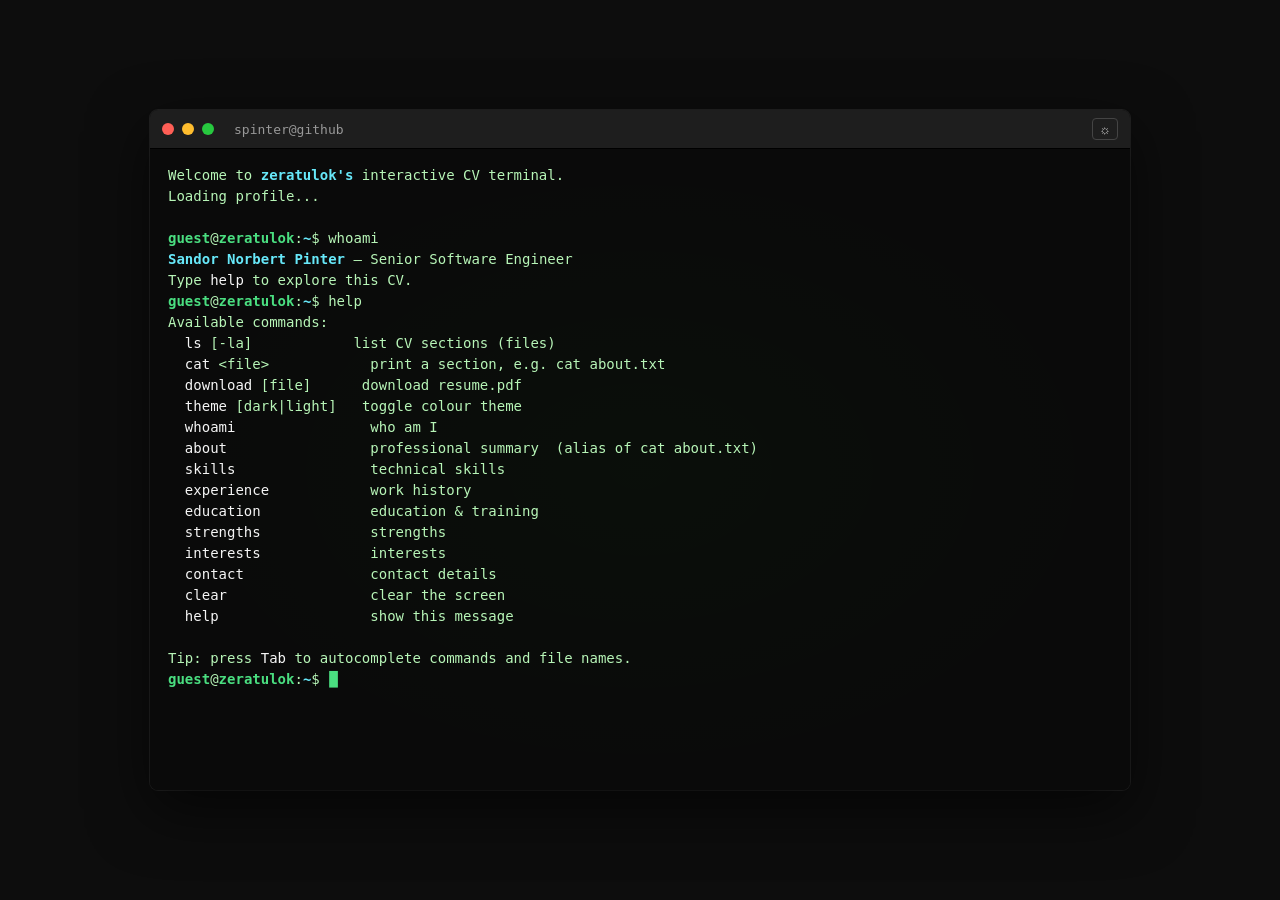
==== index.html @ 3719ae46 "Add PDF download, dark/light toggle, ls -la, and tab completion" ====
<!DOCTYPE html>
<html lang="en">
<head>
<meta charset="UTF-8">
<meta name="viewport" content="width=device-width, initial-scale=1.0">
<title>spinter@github</title>
<meta name="description" content="Sandor Norbert Pinter — Senior Software Engineer CV, terminal edition">
<link rel="stylesheet" href="style.css">
</head>
<body>
  <div class="terminal" id="terminal">
    <div class="titlebar">
      <span class="dot red"></span><span class="dot yellow"></span><span class="dot green"></span>
      <span class="titletext">spinter@github</span>
      <button id="themeToggle" class="theme-toggle" title="Toggle light/dark" aria-label="Toggle theme">&#9788;</button>
    </div>
    <div class="screen" id="screen" tabindex="0">
      <pre id="output"></pre>
      <div class="input-line">
        <span class="prompt"><span class="user">guest</span>@<span class="host">zeratulok</span>:<span class="path">~</span>$&nbsp;</span>
        <span id="typed"></span><span class="cursor">&#9608;</span>
        <input id="cmdInput" autocomplete="off" autocorrect="off" autocapitalize="off" spellcheck="false">
      </div>
    </div>
  </div>
  <a id="pdfDownload" href="resume.pdf" download="Sandor_Norbert_Pinter_CV.pdf" style="display:none;"></a>
  <script src="script.js"></script>
</body>
</html>
---- style.css ----
* { box-sizing: border-box; }

html, body {
  height: 100%;
  margin: 0;
  background: #0d0d0d;
  font-family: "Cascadia Code", "Fira Code", "Consolas", "Menlo", monospace;
  color: #d4d4d4;
}

body {
  display: flex;
  align-items: center;
  justify-content: center;
  padding: 20px;
}

.terminal {
  width: min(980px, 96vw);
  height: min(680px, 92vh);
  background: #0b0b0b;
  border-radius: 8px;
  box-shadow: 0 20px 60px rgba(0,0,0,0.6), 0 0 0 1px #222;
  overflow: hidden;
  display: flex;
  flex-direction: column;
}

.titlebar {
  background: #1e1e1e;
  padding: 8px 12px;
  display: flex;
  align-items: center;
  gap: 8px;
  border-bottom: 1px solid #000;
}

.dot { width: 12px; height: 12px; border-radius: 50%; display: inline-block; }
.dot.red { background: #ff5f56; }
.dot.yellow { background: #ffbd2e; }
.dot.green { background: #27c93f; }

.titletext {
  margin-left: 12px;
  color: #999;
  font-size: 13px;
  flex: 1;
}

.theme-toggle {
  background: transparent;
  border: 1px solid #444;
  color: #ccc;
  border-radius: 4px;
  width: 26px;
  height: 22px;
  font-size: 13px;
  line-height: 1;
  cursor: pointer;
}
.theme-toggle:hover { background: #2a2a2a; }

.screen {
  flex: 1;
  padding: 16px 18px;
  overflow-y: auto;
  outline: none;
  font-size: 14px;
  line-height: 1.5;
  background:
    radial-gradient(ellipse at center, rgba(0,255,0,0.02) 0%, transparent 70%),
    #0a0a0a;
}

#output {
  white-space: pre-wrap;
  word-wrap: break-word;
  margin: 0;
  color: #b7f5b7;
}

#output .green { color: #4ade80; }
#output .cyan { color: #67e8f9; }
#output .yellow { color: #fde68a; }
#output .white { color: #f5f5f5; }
#output .dim { color: #7a7a7a; }
#output .heading { color: #67e8f9; font-weight: bold; }
#output .error { color: #f87171; }

.input-line {
  display: flex;
  align-items: center;
  color: #b7f5b7;
  position: relative;
}

.prompt { white-space: pre; }
.user { color: #4ade80; font-weight: bold; }
.host { color: #4ade80; font-weight: bold; }
.path { color: #67e8f9; font-weight: bold; }

.cursor {
  animation: blink 1s step-end infinite;
  color: #4ade80;
  margin-left: 1px;
}

@keyframes blink {
  0%, 100% { opacity: 1; }
  50% { opacity: 0; }
}

#cmdInput {
  position: absolute;
  left: -9999px;
  opacity: 0;
}

.screen::-webkit-scrollbar { width: 10px; }
.screen::-webkit-scrollbar-thumb { background: #333; border-radius: 5px; }
.screen::-webkit-scrollbar-track { background: transparent; }

@media (max-width: 600px) {
  .screen { font-size: 12.5px; }
}

/* ---------- Light theme ---------- */
body.light { background: #e7e7e7; }

body.light .terminal {
  box-shadow: 0 20px 60px rgba(0,0,0,0.2), 0 0 0 1px #ccc;
}

body.light .titlebar {
  background: #f0f0f0;
  border-bottom: 1px solid #ccc;
}
body.light .titletext { color: #555; }
body.light .theme-toggle { border-color: #bbb; color: #333; }
body.light .theme-toggle:hover { background: #ddd; }

body.light .screen {
  background: #fdfdfd;
}

body.light #output { color: #1c3a1c; }
body.light #output .green { color: #16794f; }
body.light #output .cyan { color: #0b6e91; }
body.light #output .yellow { color: #8a6d00; }
body.light #output .white { color: #111; }
body.light #output .dim { color: #777; }
body.light #output .heading { color: #0b6e91; }
body.light #output .error { color: #c0392b; }

body.light .input-line,
body.light .user,
body.light .host,
body.light .cursor { color: #16794f; }
body.light .path { color: #0b6e91; }

body.light .screen::-webkit-scrollbar-thumb { background: #ccc; }
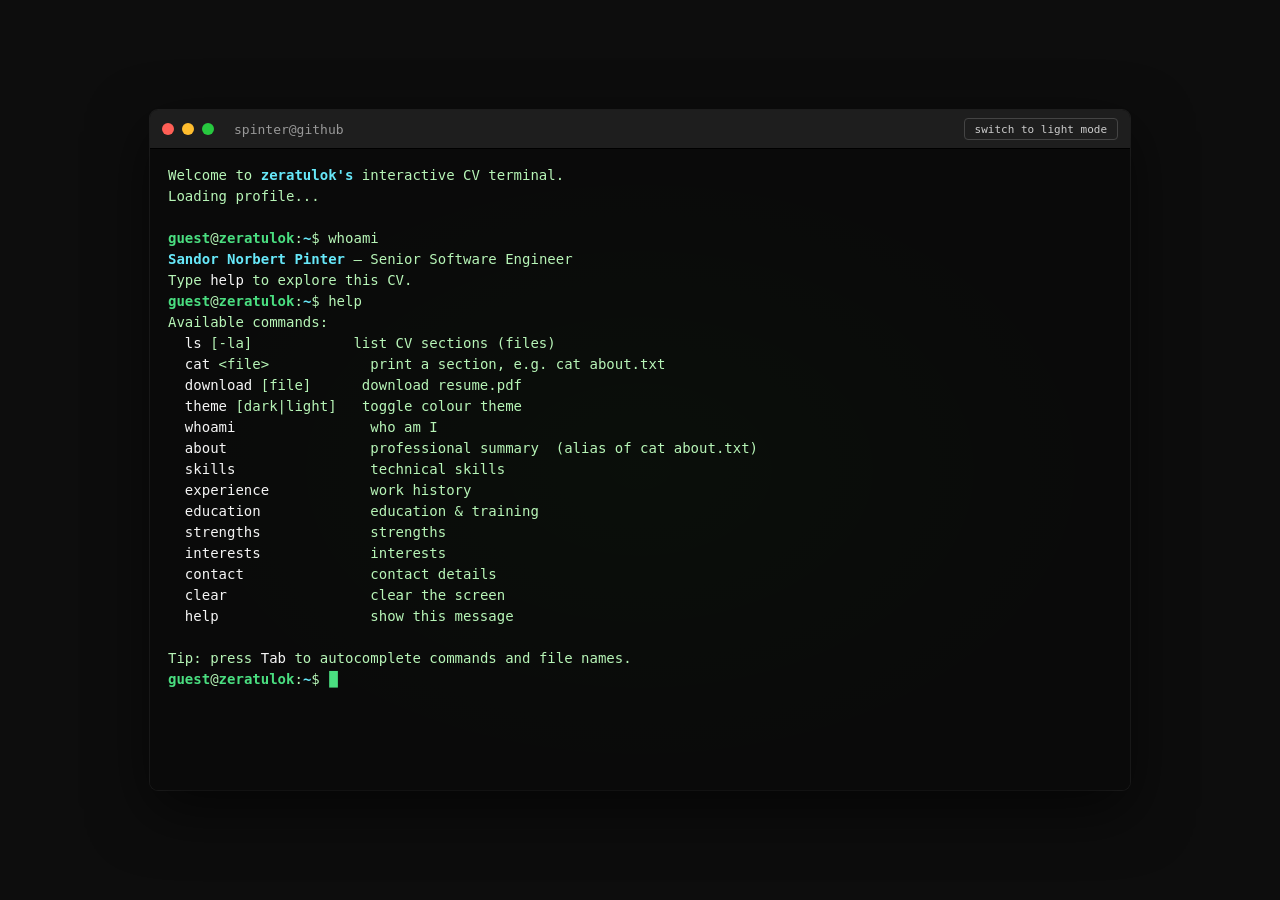
==== commit d11934b7: "Replace theme toggle icon with text label" ====
--- a/index.html
+++ b/index.html
@@ -12,7 +12,7 @@
     <div class="titlebar">
       <span class="dot red"></span><span class="dot yellow"></span><span class="dot green"></span>
       <span class="titletext">spinter@github</span>
-      <button id="themeToggle" class="theme-toggle" title="Toggle light/dark" aria-label="Toggle theme">&#9788;</button>
+      <button id="themeToggle" class="theme-toggle" title="Toggle light/dark" aria-label="Toggle theme">switch to light mode</button>
     </div>
     <div class="screen" id="screen" tabindex="0">
       <pre id="output"></pre>
--- a/style.css
+++ b/style.css
@@ -52,10 +52,12 @@
   border: 1px solid #444;
   color: #ccc;
   border-radius: 4px;
-  width: 26px;
+  padding: 3px 10px;
   height: 22px;
-  font-size: 13px;
+  font-size: 11px;
+  font-family: inherit;
   line-height: 1;
+  white-space: nowrap;
   cursor: pointer;
 }
 .theme-toggle:hover { background: #2a2a2a; }
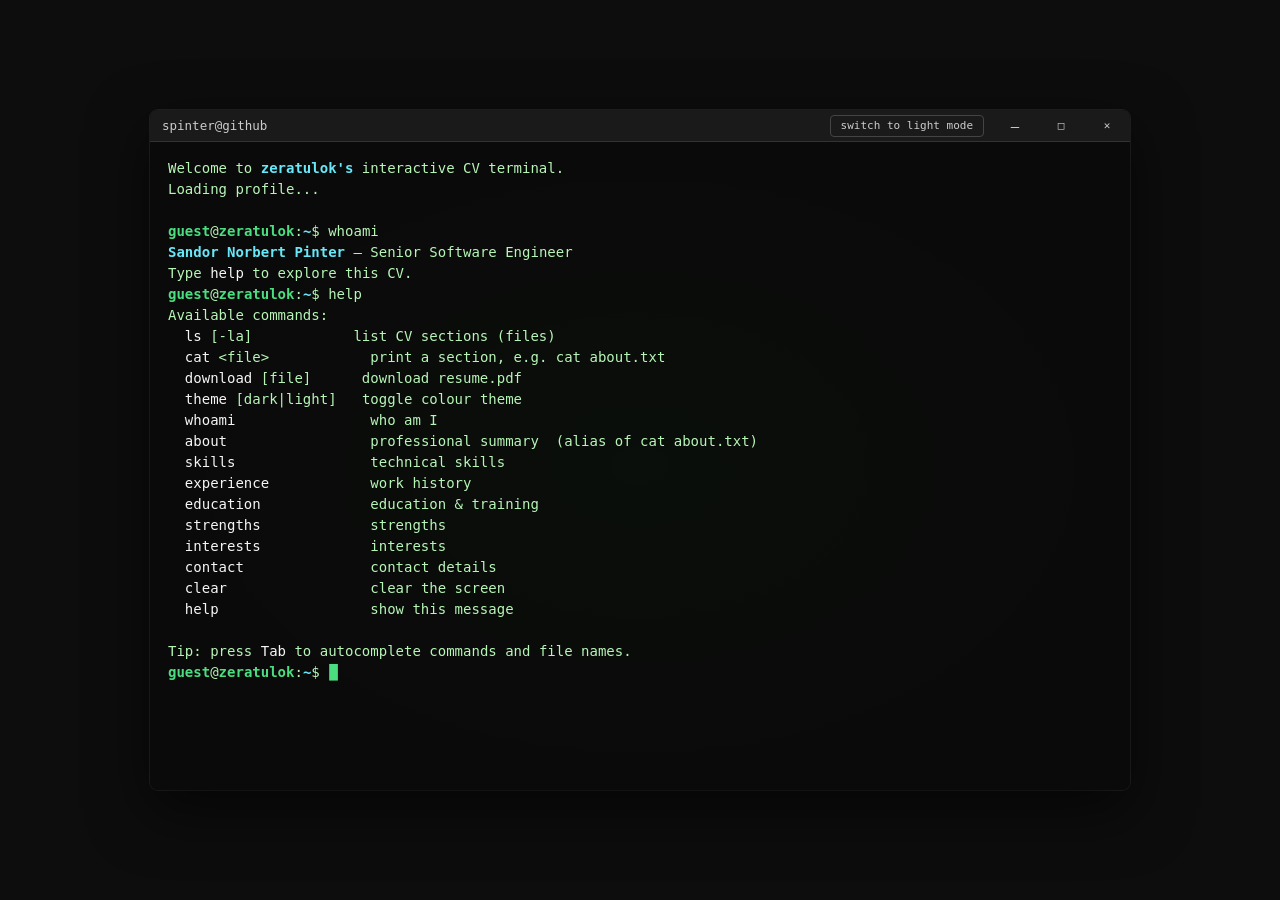
==== commit 132fd6ab: "Replace macOS traffic-light dots with Windows/WSL-style title bar controls" ====
--- a/index.html
+++ b/index.html
@@ -10,9 +10,13 @@
 <body>
   <div class="terminal" id="terminal">
     <div class="titlebar">
-      <span class="dot red"></span><span class="dot yellow"></span><span class="dot green"></span>
       <span class="titletext">spinter@github</span>
       <button id="themeToggle" class="theme-toggle" title="Toggle light/dark" aria-label="Toggle theme">switch to light mode</button>
+      <div class="win-controls">
+        <button class="win-btn min" aria-label="Minimize">&#8212;</button>
+        <button class="win-btn max" aria-label="Maximize">&#9633;</button>
+        <button class="win-btn close" aria-label="Close">&#10005;</button>
+      </div>
     </div>
     <div class="screen" id="screen" tabindex="0">
       <pre id="output"></pre>
--- a/style.css
+++ b/style.css
@@ -27,25 +27,41 @@
 }
 
 .titlebar {
-  background: #1e1e1e;
-  padding: 8px 12px;
+  background: #1a1a1a;
+  padding: 0 0 0 12px;
   display: flex;
   align-items: center;
   gap: 8px;
-  border-bottom: 1px solid #000;
+  border-bottom: 1px solid #333;
+  height: 32px;
 }
 
-.dot { width: 12px; height: 12px; border-radius: 50%; display: inline-block; }
-.dot.red { background: #ff5f56; }
-.dot.yellow { background: #ffbd2e; }
-.dot.green { background: #27c93f; }
-
 .titletext {
-  margin-left: 12px;
-  color: #999;
-  font-size: 13px;
+  color: #ccc;
+  font-size: 12.5px;
   flex: 1;
 }
+
+.win-controls {
+  display: flex;
+  height: 100%;
+  margin-left: auto;
+}
+
+.win-btn {
+  background: transparent;
+  border: none;
+  color: #ccc;
+  width: 46px;
+  height: 100%;
+  font-size: 11px;
+  font-family: inherit;
+  line-height: 1;
+  cursor: pointer;
+}
+.win-btn.min { font-size: 14px; }
+.win-btn:hover { background: #333; }
+.win-btn.close:hover { background: #e81123; color: #fff; }
 
 .theme-toggle {
   background: transparent;
@@ -134,12 +150,15 @@
 }
 
 body.light .titlebar {
-  background: #f0f0f0;
+  background: #f3f3f3;
   border-bottom: 1px solid #ccc;
 }
-body.light .titletext { color: #555; }
+body.light .titletext { color: #444; }
 body.light .theme-toggle { border-color: #bbb; color: #333; }
 body.light .theme-toggle:hover { background: #ddd; }
+body.light .win-btn { color: #333; }
+body.light .win-btn:hover { background: #e2e2e2; }
+body.light .win-btn.close:hover { background: #e81123; color: #fff; }
 
 body.light .screen {
   background: #fdfdfd;
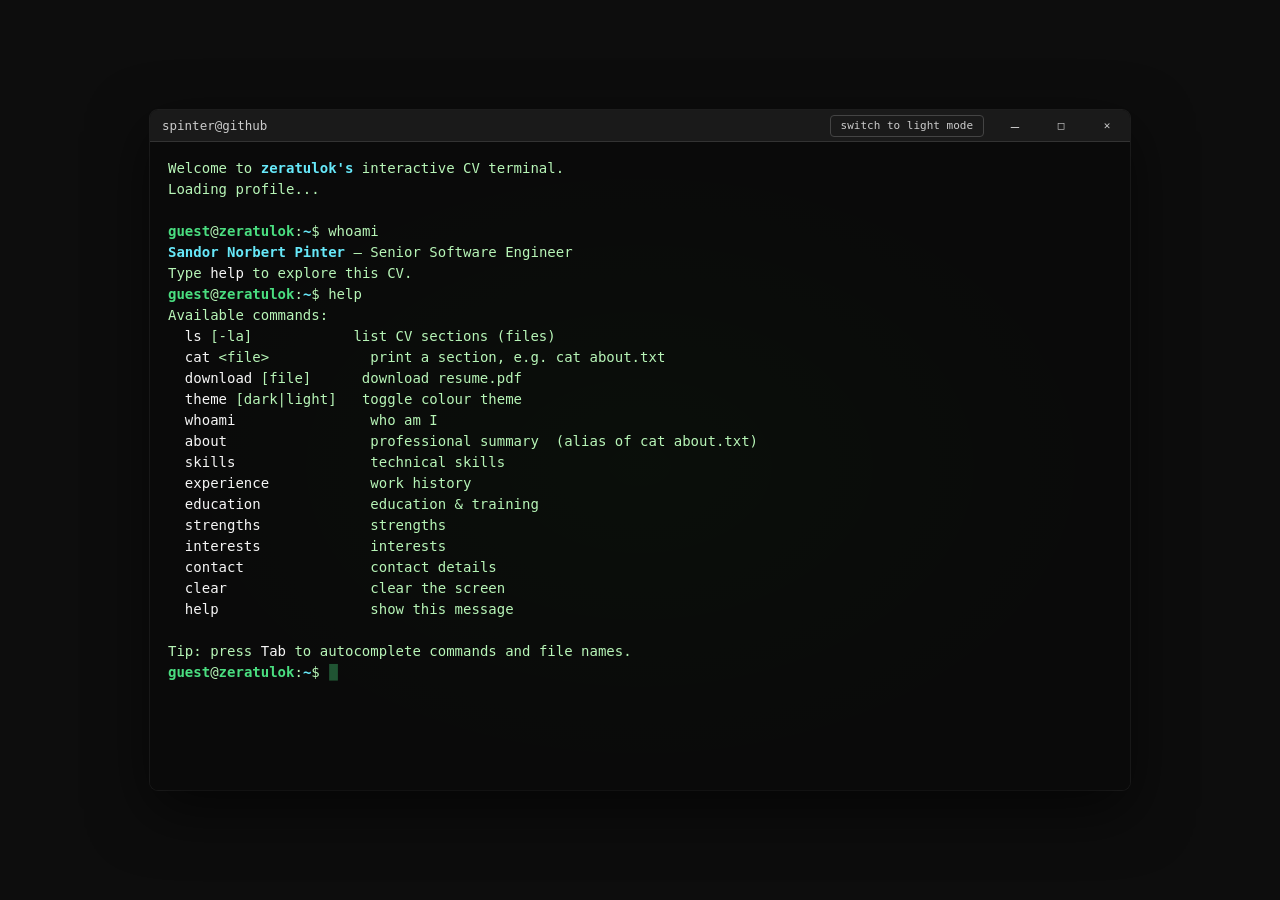
==== commit 3ff53c94: "Animate minimize/maximize/close/reopen; blink cursor only when input is focused" ====
--- a/index.html
+++ b/index.html
@@ -9,23 +9,26 @@
 </head>
 <body>
   <div class="terminal" id="terminal">
-    <div class="titlebar">
+    <div class="titlebar" id="titlebar">
       <span class="titletext">spinter@github</span>
       <button id="themeToggle" class="theme-toggle" title="Toggle light/dark" aria-label="Toggle theme">switch to light mode</button>
       <div class="win-controls">
-        <button class="win-btn min" aria-label="Minimize">&#8212;</button>
-        <button class="win-btn max" aria-label="Maximize">&#9633;</button>
-        <button class="win-btn close" aria-label="Close">&#10005;</button>
+        <button id="minBtn" class="win-btn min" aria-label="Minimize">&#8212;</button>
+        <button id="maxBtn" class="win-btn max" aria-label="Maximize">&#9633;</button>
+        <button id="closeBtn" class="win-btn close" aria-label="Close">&#10005;</button>
       </div>
     </div>
     <div class="screen" id="screen" tabindex="0">
       <pre id="output"></pre>
       <div class="input-line">
         <span class="prompt"><span class="user">guest</span>@<span class="host">zeratulok</span>:<span class="path">~</span>$&nbsp;</span>
-        <span id="typed"></span><span class="cursor">&#9608;</span>
+        <span id="typed"></span><span id="cursor" class="cursor blinking">&#9608;</span>
         <input id="cmdInput" autocomplete="off" autocorrect="off" autocapitalize="off" spellcheck="false">
       </div>
     </div>
+  </div>
+  <div class="reopen-hint" id="reopenHint">
+    Terminal closed. <button id="reopenBtn">Reopen</button>
   </div>
   <a id="pdfDownload" href="resume.pdf" download="Sandor_Norbert_Pinter_CV.pdf" style="display:none;"></a>
   <script src="script.js"></script>
--- a/style.css
+++ b/style.css
@@ -26,6 +26,56 @@
   flex-direction: column;
 }
 
+.terminal.hidden { display: none; }
+
+.terminal.maximized {
+  position: fixed !important;
+  top: 0 !important;
+  left: 0 !important;
+  width: 100vw !important;
+  height: 100vh !important;
+  border-radius: 0;
+  z-index: 999;
+}
+
+.terminal.minimized {
+  height: auto !important;
+}
+.terminal.minimized .screen { display: none; }
+
+/* ---------- Window control animations ---------- */
+.terminal { transform-origin: top center; }
+
+@keyframes winMinimizeOut {
+  0% { transform: scale(1); opacity: 1; }
+  100% { transform: scale(0.85) translateY(30px); opacity: 0; }
+}
+@keyframes winRestoreIn {
+  0% { transform: scale(0.85) translateY(30px); opacity: 0; }
+  100% { transform: scale(1) translateY(0); opacity: 1; }
+}
+@keyframes winPop {
+  0% { transform: scale(0.96); opacity: 0.6; }
+  100% { transform: scale(1); opacity: 1; }
+}
+@keyframes winCloseOut {
+  0% { transform: scale(1); opacity: 1; }
+  100% { transform: scale(0.8); opacity: 0; }
+}
+@keyframes winOpenIn {
+  0% { transform: scale(0.8); opacity: 0; }
+  100% { transform: scale(1); opacity: 1; }
+}
+
+.terminal.anim-minimize { animation: winMinimizeOut 0.22s ease forwards; }
+.terminal.anim-restore { animation: winRestoreIn 0.22s ease forwards; }
+.terminal.anim-pop { animation: winPop 0.2s ease forwards; }
+.terminal.anim-close { animation: winCloseOut 0.2s ease forwards; }
+.terminal.anim-open { animation: winOpenIn 0.22s ease forwards; }
+
+.win-btn { transition: background 0.15s ease, color 0.15s ease, transform 0.1s ease; }
+.win-btn:active { transform: scale(0.9); }
+
 .titlebar {
   background: #1a1a1a;
   padding: 0 0 0 12px;
@@ -34,7 +84,11 @@
   gap: 8px;
   border-bottom: 1px solid #333;
   height: 32px;
-}
+  cursor: grab;
+  user-select: none;
+  touch-action: none;
+}
+.titlebar.dragging { cursor: grabbing; }
 
 .titletext {
   color: #ccc;
@@ -118,10 +172,13 @@
 .path { color: #67e8f9; font-weight: bold; }
 
 .cursor {
-  animation: blink 1s step-end infinite;
   color: #4ade80;
   margin-left: 1px;
-}
+  opacity: 0.35;
+  transition: opacity 0.15s ease;
+}
+.cursor.blinking { animation: blink 1s step-end infinite; }
+.cursor.unfocused { opacity: 0.35; animation: none; }
 
 @keyframes blink {
   0%, 100% { opacity: 1; }
@@ -180,3 +237,28 @@
 body.light .path { color: #0b6e91; }
 
 body.light .screen::-webkit-scrollbar-thumb { background: #ccc; }
+
+/* ---------- Reopen hint (shown after closing the terminal) ---------- */
+.reopen-hint {
+  display: none;
+  align-items: center;
+  gap: 10px;
+  color: #888;
+  font-family: inherit;
+  font-size: 14px;
+}
+.reopen-hint.visible { display: flex; }
+.reopen-hint button {
+  background: #1a1a1a;
+  border: 1px solid #444;
+  color: #d4d4d4;
+  border-radius: 4px;
+  padding: 6px 14px;
+  font-family: inherit;
+  font-size: 13px;
+  cursor: pointer;
+}
+.reopen-hint button:hover { background: #2a2a2a; }
+body.light .reopen-hint { color: #666; }
+body.light .reopen-hint button { background: #fff; border-color: #bbb; color: #222; }
+body.light .reopen-hint button:hover { background: #eee; }
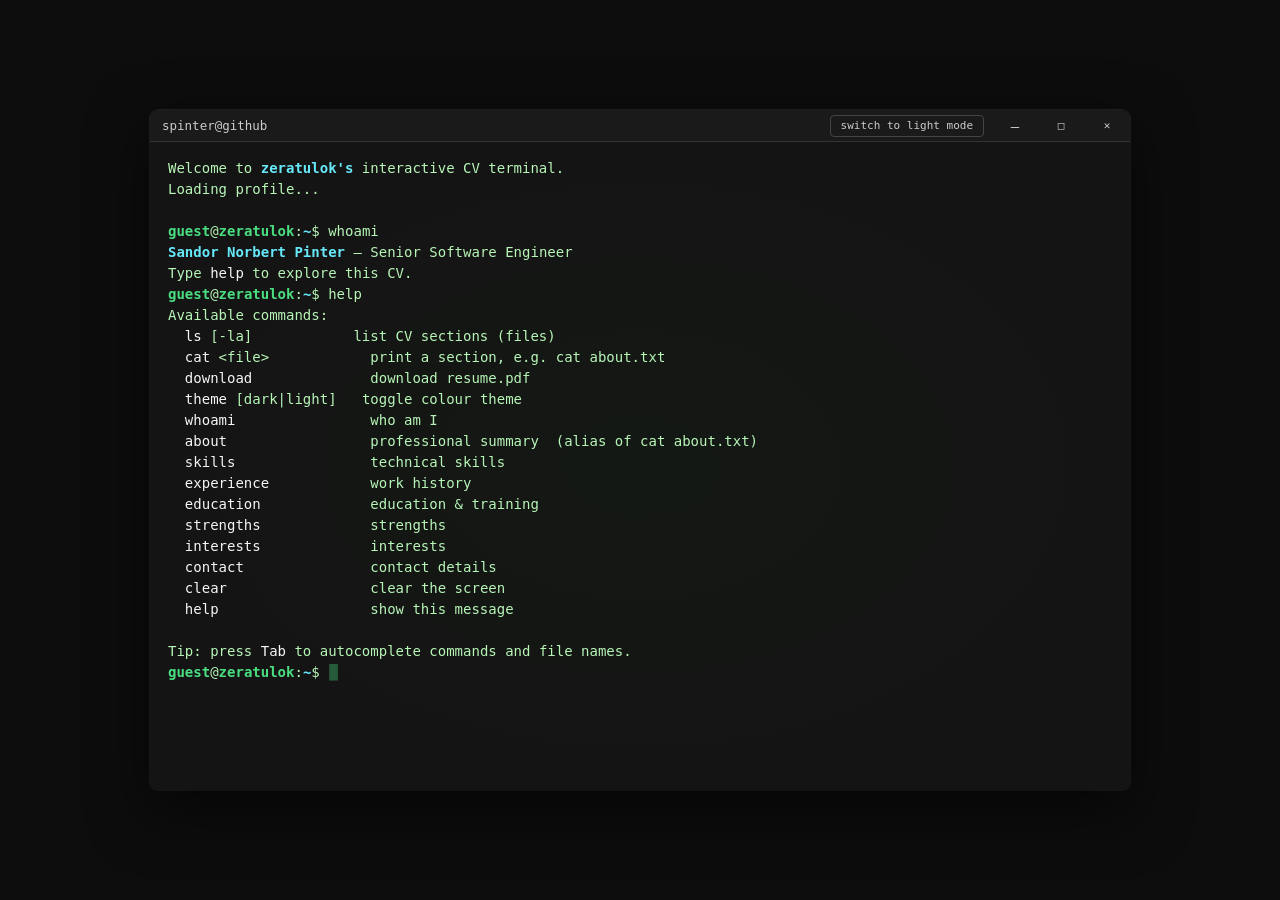
==== commit d7c88a12: "Add snap preview overlay while dragging near edges; require deliberate drag-away to un-snap/un-maxim" ====
--- a/index.html
+++ b/index.html
@@ -9,6 +9,14 @@
 </head>
 <body>
   <div class="terminal" id="terminal">
+    <div class="resize-handle n" data-dir="n"></div>
+    <div class="resize-handle s" data-dir="s"></div>
+    <div class="resize-handle e" data-dir="e"></div>
+    <div class="resize-handle w" data-dir="w"></div>
+    <div class="resize-handle ne" data-dir="ne"></div>
+    <div class="resize-handle nw" data-dir="nw"></div>
+    <div class="resize-handle se" data-dir="se"></div>
+    <div class="resize-handle sw" data-dir="sw"></div>
     <div class="titlebar" id="titlebar">
       <span class="titletext">spinter@github</span>
       <button id="themeToggle" class="theme-toggle" title="Toggle light/dark" aria-label="Toggle theme">switch to light mode</button>
@@ -30,6 +38,7 @@
   <div class="reopen-hint" id="reopenHint">
     Terminal closed. <button id="reopenBtn">Reopen</button>
   </div>
+  <div class="snap-preview" id="snapPreview"></div>
   <a id="pdfDownload" href="resume.pdf" download="Sandor_Norbert_Pinter_CV.pdf" style="display:none;"></a>
   <script src="script.js"></script>
 </body>
--- a/style.css
+++ b/style.css
@@ -16,6 +16,7 @@
 }
 
 .terminal {
+  position: relative;
   width: min(980px, 96vw);
   height: min(680px, 92vh);
   background: #0b0b0b;
@@ -27,6 +28,17 @@
 }
 
 .terminal.hidden { display: none; }
+
+/* ---------- Resize handles ---------- */
+.resize-handle { position: absolute; z-index: 20; }
+.resize-handle.n { top: -4px; left: 10px; right: 10px; height: 8px; cursor: ns-resize; }
+.resize-handle.s { bottom: -4px; left: 10px; right: 10px; height: 8px; cursor: ns-resize; }
+.resize-handle.e { top: 10px; right: -4px; bottom: 10px; width: 8px; cursor: ew-resize; }
+.resize-handle.w { top: 10px; left: -4px; bottom: 10px; width: 8px; cursor: ew-resize; }
+.resize-handle.ne { top: -4px; right: -4px; width: 14px; height: 14px; cursor: nesw-resize; }
+.resize-handle.nw { top: -4px; left: -4px; width: 14px; height: 14px; cursor: nwse-resize; }
+.resize-handle.se { bottom: -4px; right: -4px; width: 14px; height: 14px; cursor: nwse-resize; }
+.resize-handle.sw { bottom: -4px; left: -4px; width: 14px; height: 14px; cursor: nesw-resize; }
 
 .terminal.maximized {
   position: fixed !important;
@@ -38,10 +50,44 @@
   z-index: 999;
 }
 
+.terminal.snapped-left,
+.terminal.snapped-right {
+  position: fixed !important;
+  top: 0 !important;
+  width: 50vw !important;
+  height: 100vh !important;
+  border-radius: 0;
+  z-index: 999;
+}
+.terminal.snapped-left { left: 0 !important; right: auto !important; }
+.terminal.snapped-right { right: 0 !important; left: auto !important; }
+
+.terminal.maximized .resize-handle,
+.terminal.snapped-left .resize-handle,
+.terminal.snapped-right .resize-handle,
+.terminal.minimized .resize-handle { display: none; }
+
 .terminal.minimized {
   height: auto !important;
 }
 .terminal.minimized .screen { display: none; }
+
+/* ---------- Snap preview indicator (shown while dragging near an edge) ---------- */
+.snap-preview {
+  position: fixed;
+  top: 0;
+  left: 0;
+  width: 0;
+  height: 0;
+  background: rgba(90, 160, 255, 0.22);
+  border: 2px solid rgba(120, 180, 255, 0.85);
+  border-radius: 6px;
+  z-index: 1500;
+  pointer-events: none;
+  opacity: 0;
+  transition: opacity 0.12s ease, top 0.12s ease, left 0.12s ease, width 0.12s ease, height 0.12s ease;
+}
+.snap-preview.visible { opacity: 1; }
 
 /* ---------- Window control animations ---------- */
 .terminal { transform-origin: top center; }
@@ -141,7 +187,7 @@
   line-height: 1.5;
   background:
     radial-gradient(ellipse at center, rgba(0,255,0,0.02) 0%, transparent 70%),
-    #0a0a0a;
+    #141414;
 }
 
 #output {
